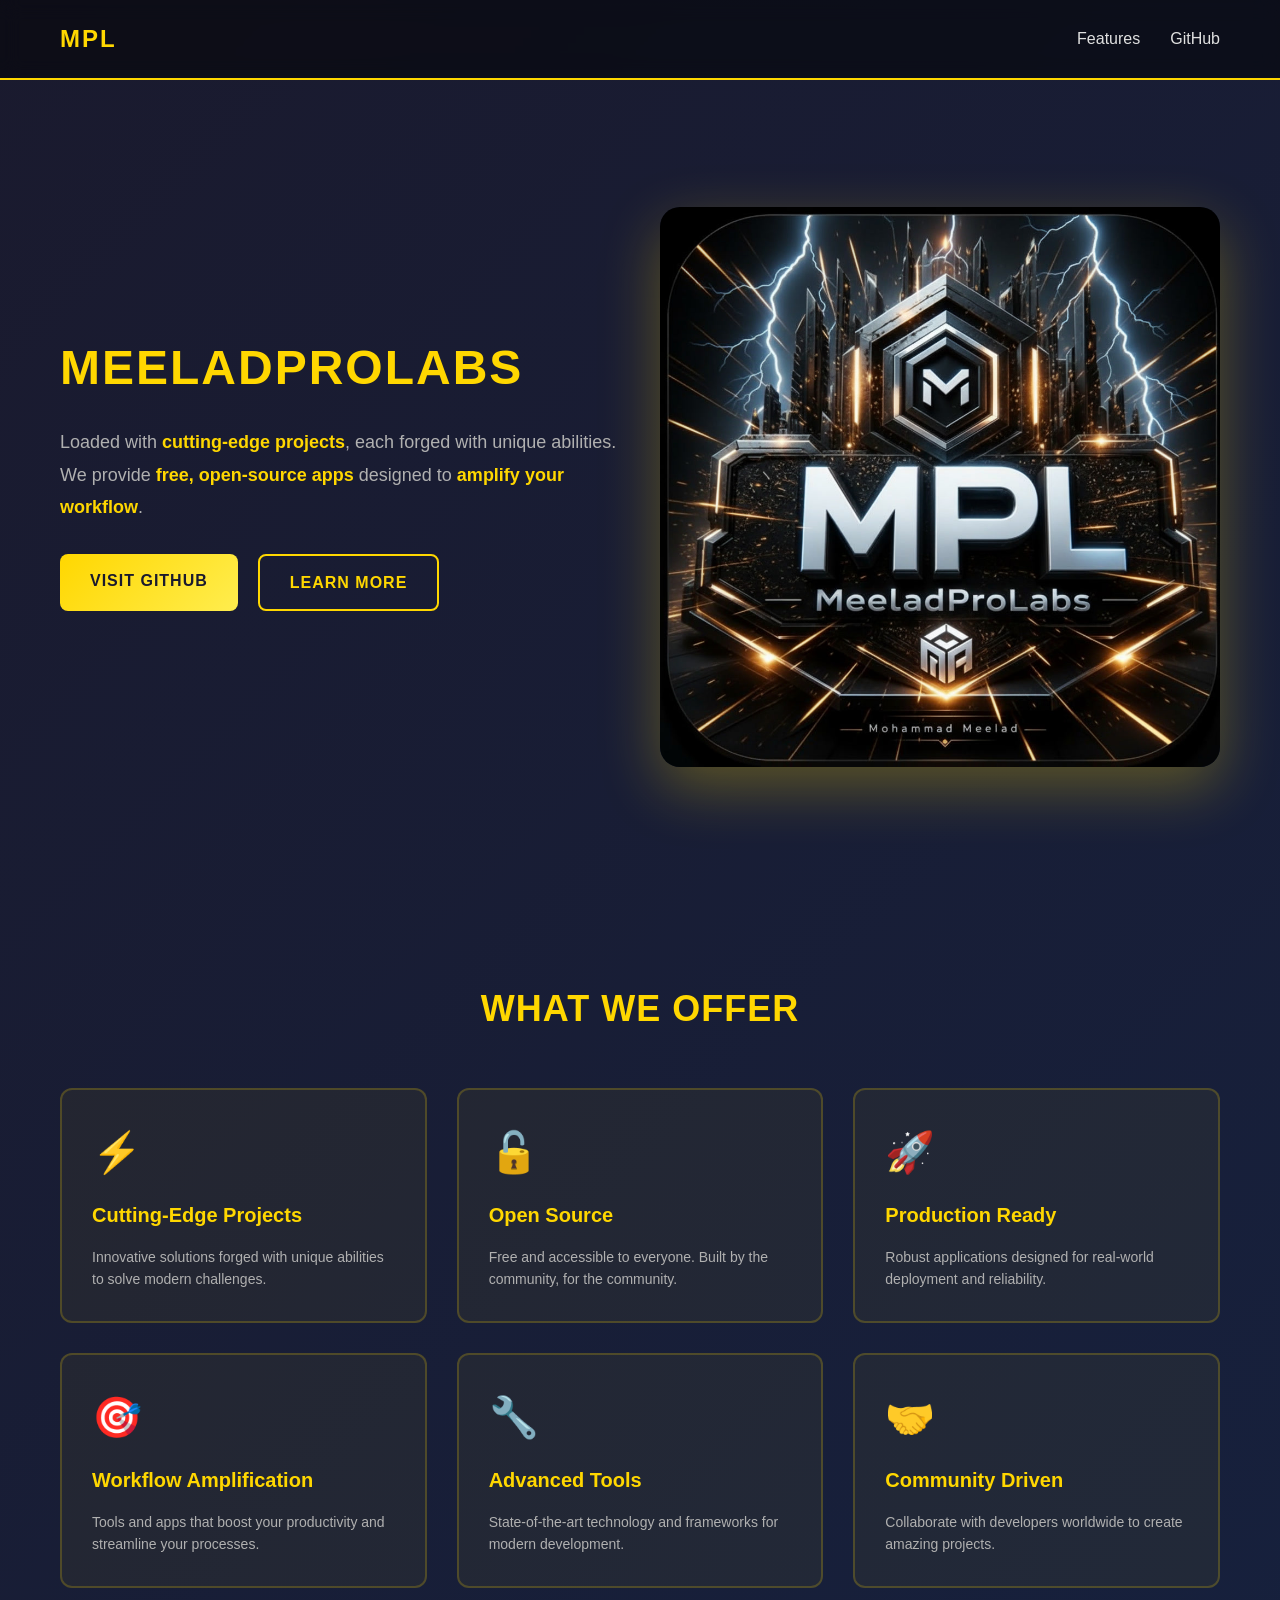
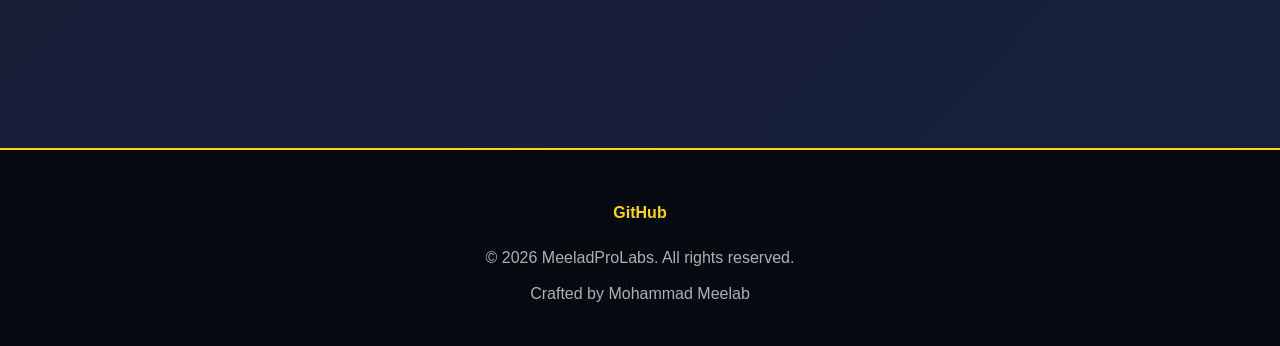
==== index.html @ e8b62a09 "Fix scroll animations with working JavaScript implementation - Replaced unsupported CSS animation-ti" ====
<!DOCTYPE html>
<html lang="en">
<head>
    <meta charset="UTF-8">
    <meta name="viewport" content="width=device-width, initial-scale=1.0">
    <title>MeeladProLabs - Cutting-Edge AI Projects</title>
    <style>
        * {
            margin: 0;
            padding: 0;
            box-sizing: border-box;
        }

        body {
            font-family: 'Segoe UI', Tahoma, Geneva, Verdana, sans-serif;
            background: linear-gradient(135deg, #1a1a2e 0%, #16213e 100%);
            color: #e0e0e0;
            line-height: 1.6;
            min-height: 100vh;
        }

        header {
            background: rgba(0, 0, 0, 0.5);
            backdrop-filter: blur(10px);
            padding: 20px 0;
            border-bottom: 2px solid #ffd700;
            position: sticky;
            top: 0;
            z-index: 100;
        }

        .container {
            max-width: 1200px;
            margin: 0 auto;
            padding: 0 20px;
        }

        nav {
            display: flex;
            justify-content: space-between;
            align-items: center;
        }

        .logo-text {
            font-size: 24px;
            font-weight: bold;
            color: #ffd700;
            text-transform: uppercase;
            letter-spacing: 2px;
        }

        nav ul {
            list-style: none;
            display: flex;
            gap: 30px;
        }

        nav a {
            color: #e0e0e0;
            text-decoration: none;
            transition: color 0.3s;
            font-weight: 500;
        }

        nav a:hover {
            color: #ffd700;
        }

        .hero {
            display: flex;
            align-items: center;
            justify-content: space-between;
            padding: 60px 0;
            min-height: calc(100vh - 80px);
            gap: 40px;
        }

        .hero-content {
            flex: 1;
        }

        .hero-logo {
            flex: 1;
            text-align: center;
        }

        .hero-logo img {
            max-width: 100%;
            height: auto;
            border-radius: 20px;
            box-shadow: 0 20px 60px rgba(255, 215, 0, 0.3);
            animation: float 3s ease-in-out infinite;
        }

        @keyframes float {
            0%, 100% { transform: translateY(0); }
            50% { transform: translateY(-20px); }
        }

        h1 {
            font-size: 48px;
            color: #ffd700;
            margin-bottom: 20px;
            text-transform: uppercase;
            letter-spacing: 2px;
        }

        .tagline {
            font-size: 18px;
            color: #b0b0b0;
            margin-bottom: 30px;
            line-height: 1.8;
        }

        .highlight {
            color: #ffd700;
            font-weight: bold;
        }

        .cta-buttons {
            display: flex;
            gap: 20px;
            margin-bottom: 40px;
        }

        .btn {
            padding: 14px 30px;
            font-size: 16px;
            border: none;
            border-radius: 8px;
            cursor: pointer;
            text-decoration: none;
            display: inline-block;
            font-weight: bold;
            transition: all 0.3s;
            text-transform: uppercase;
            letter-spacing: 1px;
        }

        .btn-primary {
            background: linear-gradient(135deg, #ffd700, #ffed4e);
            color: #1a1a2e;
        }

        .btn-primary:hover {
            transform: translateY(-3px);
            box-shadow: 0 10px 30px rgba(255, 215, 0, 0.4);
        }

        .btn-secondary {
            background: transparent;
            border: 2px solid #ffd700;
            color: #ffd700;
        }

        .btn-secondary:hover {
            background: #ffd700;
            color: #1a1a2e;
        }

        .features {
            padding: 80px 0;
        }

        .section-title {
            font-size: 36px;
            color: #ffd700;
            text-align: center;
            margin-bottom: 50px;
            text-transform: uppercase;
            letter-spacing: 1px;
        }

        .feature-grid {
            display: grid;
            grid-template-columns: repeat(auto-fit, minmax(280px, 1fr));
            gap: 30px;
        }

        .feature-card {
            background: rgba(255, 215, 0, 0.05);
            border: 2px solid rgba(255, 215, 0, 0.2);
            padding: 30px;
            border-radius: 12px;
            transition: all 0.3s;
        }

        .feature-card:hover {
            border-color: #ffd700;
            background: rgba(255, 215, 0, 0.1);
            transform: translateY(-5px);
        }

        .feature-icon {
            font-size: 40px;
            margin-bottom: 15px;
        }

        .feature-card h3 {
            color: #ffd700;
            margin-bottom: 15px;
            font-size: 20px;
        }

        .feature-card p {
            color: #b0b0b0;
            font-size: 14px;
        }

        footer {
            background: rgba(0, 0, 0, 0.7);
            border-top: 2px solid #ffd700;
            padding: 30px 0;
            text-align: center;
            color: #b0b0b0;
            margin-top: 80px;
        }

        footer p {
            margin: 10px 0;
        }

        .social-links {
            display: flex;
            justify-content: center;
            gap: 20px;
            margin: 20px 0;
        }

        .social-links a {
            color: #ffd700;
            text-decoration: none;
            font-weight: bold;
            transition: color 0.3s;
        }

        .social-links a:hover {
            color: #ffed4e;
        }

        /* Scroll-Driven Animations - will be handled by JavaScript */
        .scroll-animate {
            opacity: 0;
            transform: translateY(30px);
        }

        .scroll-animate.in-view {
            opacity: 1;
            transform: translateY(0);
            transition: opacity 0.8s ease-out, transform 0.8s ease-out;
        }

        .scroll-animate-left {
            opacity: 0;
            transform: translateX(-50px);
        }

        .scroll-animate-left.in-view {
            opacity: 1;
            transform: translateX(0);
            transition: opacity 0.8s ease-out, transform 0.8s ease-out;
        }

        .scroll-animate-right {
            opacity: 0;
            transform: translateX(50px);
        }

        .scroll-animate-right.in-view {
            opacity: 1;
            transform: translateX(0);
            transition: opacity 0.8s ease-out, transform 0.8s ease-out;
        }

        .scroll-animate-scale {
            opacity: 0;
            transform: scale(0.9);
        }

        .scroll-animate-scale.in-view {
            opacity: 1;
            transform: scale(1);
            transition: opacity 0.8s ease-out, transform 0.8s ease-out;
        }

        .parallax-element {
            position: relative;
        }

        @media (max-width: 768px) {
            .hero {
                flex-direction: column;
                padding: 40px 0;
                min-height: auto;
            }

            h1 {
                font-size: 32px;
            }

            .tagline {
                font-size: 16px;
            }

            .cta-buttons {
                flex-direction: column;
            }

            nav ul {
                gap: 15px;
            }

            .section-title {
                font-size: 28px;
            }
        }
    </style>
</head>
<body>
    <header>
        <div class="container">
            <nav>
                <div class="logo-text">MPL</div>
                <ul>
                    <li><a href="#features">Features</a></li>
                    <li><a href="https://github.com/MeeladProLabs/MeeladProLabs.github.io" target="_blank">GitHub</a></li>
                </ul>
            </nav>
        </div>
    </header>

    <main>
        <section class="hero">
            <div class="container" style="display: flex; gap: 40px; align-items: center; width: 100%;">
                <div class="hero-content scroll-animate-left">
                    <h1>MeeladProLabs</h1>
                    <p class="tagline">
                        Loaded with <span class="highlight">cutting‑edge projects</span>, 
                        each forged with unique abilities. We provide <span class="highlight">free, open‑source apps</span> 
                        designed to <span class="highlight">amplify your workflow</span>.
                    </p>
                    <div class="cta-buttons">
                        <a href="https://github.com/MeeladProLabs/MeeladProLabs.github.io" class="btn btn-primary" target="_blank">Visit GitHub</a>
                        <a href="#features" class="btn btn-secondary">Learn More</a>
                    </div>
                </div>
                <div class="hero-logo scroll-animate-right parallax-element">
                    <img src="MPL Logo.jpg" alt="MeeladProLabs Logo">
                </div>
            </div>
        </section>

        <section class="features" id="features">
            <div class="container">
                <h2 class="section-title scroll-animate">What We Offer</h2>
                <div class="feature-grid">
                    <div class="feature-card scroll-animate-scale">
                        <div class="feature-icon">⚡</div>
                        <h3>Cutting-Edge Projects</h3>
                        <p>Innovative solutions forged with unique abilities to solve modern challenges.</p>
                    </div>
                    <div class="feature-card scroll-animate-scale">
                        <div class="feature-icon">🔓</div>
                        <h3>Open Source</h3>
                        <p>Free and accessible to everyone. Built by the community, for the community.</p>
                    </div>
                    <div class="feature-card scroll-animate-scale">
                        <div class="feature-icon">🚀</div>
                        <h3>Production Ready</h3>
                        <p>Robust applications designed for real-world deployment and reliability.</p>
                    </div>
                    <div class="feature-card scroll-animate-scale">
                        <div class="feature-icon">🎯</div>
                        <h3>Workflow Amplification</h3>
                        <p>Tools and apps that boost your productivity and streamline your processes.</p>
                    </div>
                    <div class="feature-card scroll-animate-scale">
                        <div class="feature-icon">🔧</div>
                        <h3>Advanced Tools</h3>
                        <p>State-of-the-art technology and frameworks for modern development.</p>
                    </div>
                    <div class="feature-card scroll-animate-scale">
                        <div class="feature-icon">🤝</div>
                        <h3>Community Driven</h3>
                        <p>Collaborate with developers worldwide to create amazing projects.</p>
                    </div>
                </div>
            </div>
        </section>
    </main>

    <footer>
        <div class="container">
            <div class="social-links">
                <a href="https://github.com/MeeladProLabs" target="_blank">GitHub</a>
            </div>
            <p>&copy; 2026 MeeladProLabs. All rights reserved.</p>
            <p>Crafted by Mohammad Meelab</p>
        </div>
    </footer>

    <script>
        // Scroll Animation System
        const scrollAnimationElements = document.querySelectorAll('[class*="scroll-animate"]');
        const parallaxElement = document.querySelector('.parallax-element');

        function updateScrollAnimations() {
            const scrollPosition = window.scrollY;
            const windowHeight = window.innerHeight;

            // Parallax effect for logo
            if (parallaxElement) {
                const parallaxOffset = scrollPosition * 0.5;
                parallaxElement.style.transform = `translateY(${parallaxOffset}px)`;
            }

            // Animate elements based on viewport position
            scrollAnimationElements.forEach((element) => {
                const elementPosition = element.getBoundingClientRect();
                const elementTop = elementPosition.top;
                const elementBottom = elementPosition.bottom;

                // Trigger animation when element enters viewport
                if (elementBottom > 0 && elementTop < windowHeight) {
                    element.classList.add('in-view');
                }
            });
        }

        // Listen to scroll events
        window.addEventListener('scroll', updateScrollAnimations);
        
        // Initial check on page load
        updateScrollAnimations();

        // Smooth scroll for anchor links
        document.querySelectorAll('a[href^="#"]').forEach((anchor) => {
            anchor.addEventListener('click', function (e) {
                e.preventDefault();
                const target = document.querySelector(this.getAttribute('href'));
                if (target) {
                    target.scrollIntoView({
                        behavior: 'smooth',
                        block: 'start'
                    });
                }
            });
        });
    </script>
</body>
</html>
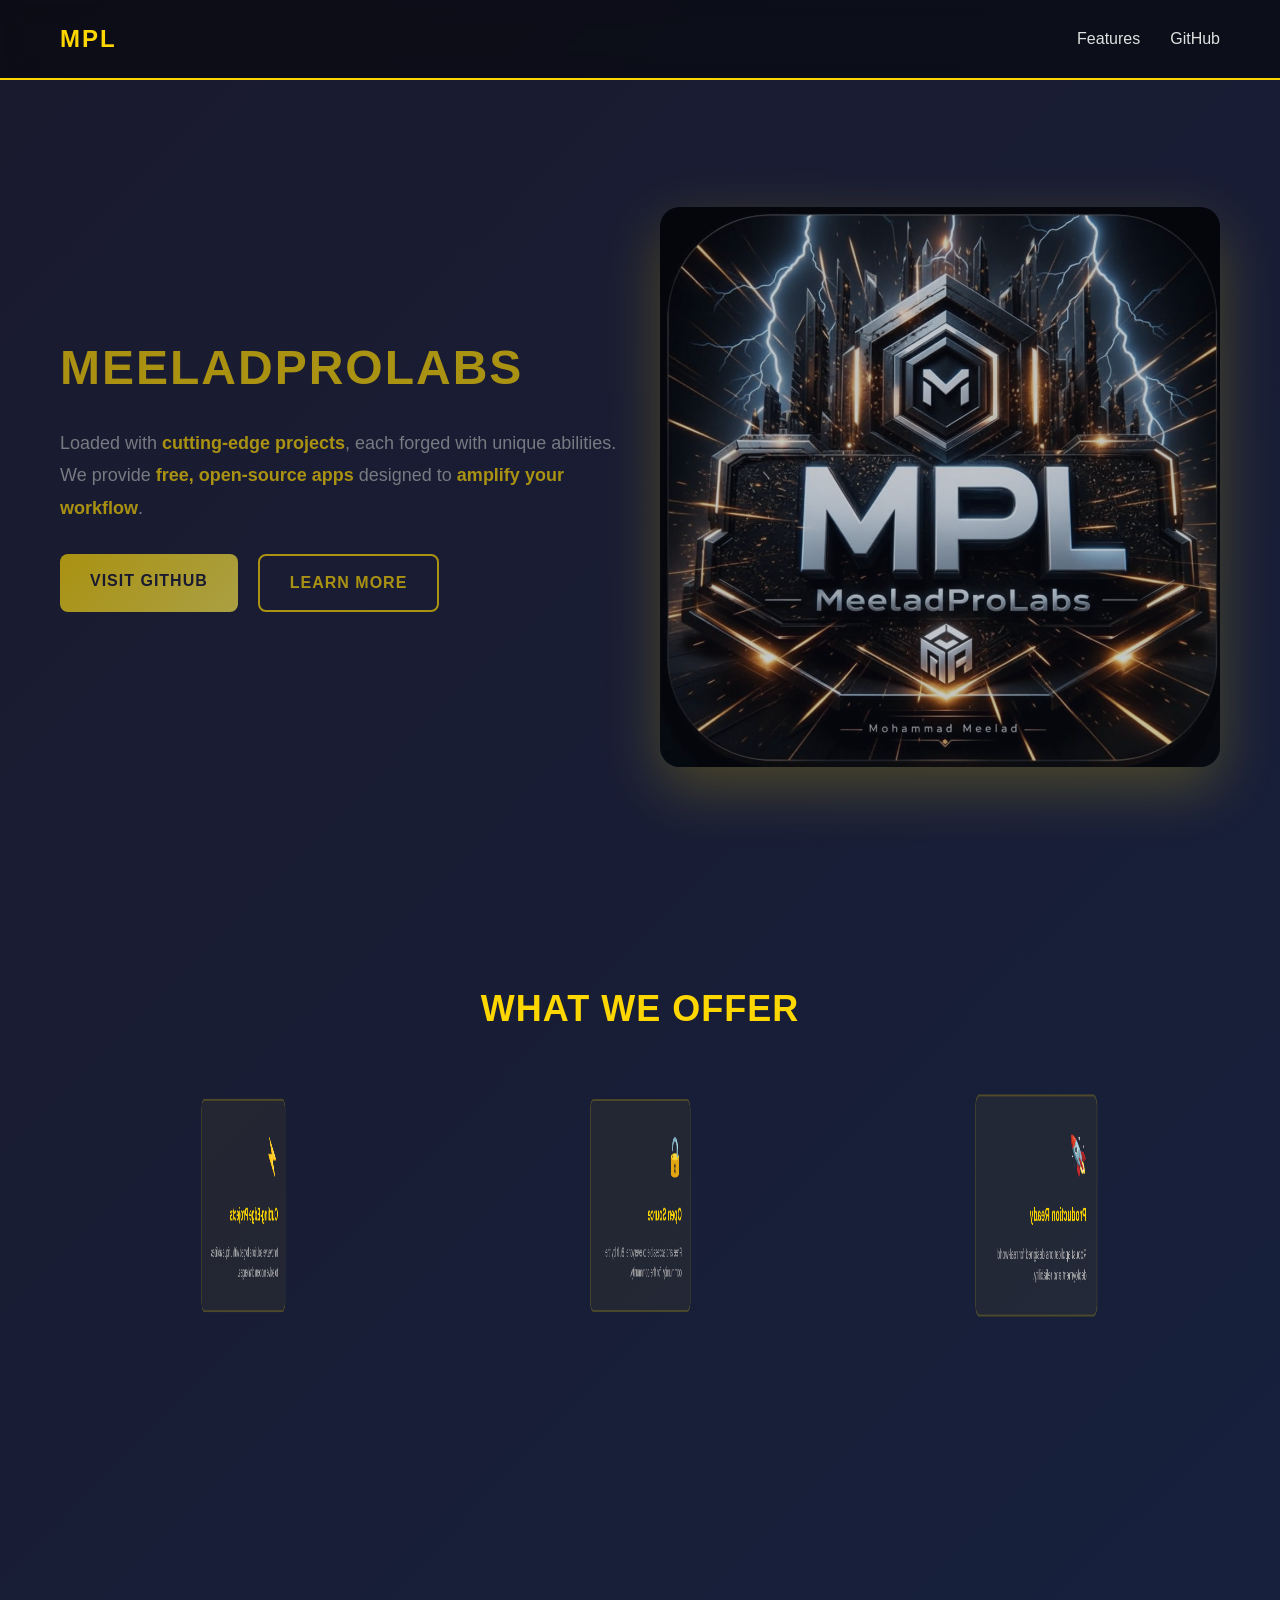
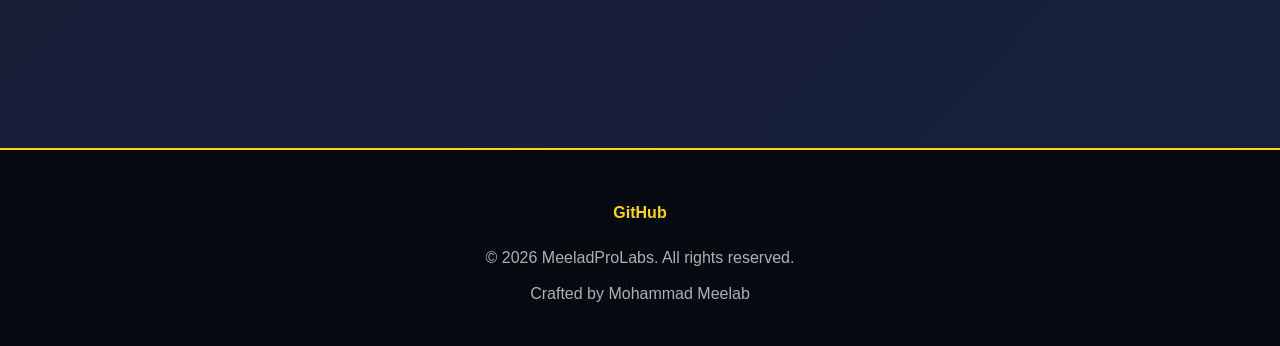
==== commit 2aa122e7: "Implement continuous scroll-driven animations - Logo parallax effect: moves and rotates as you scrol" ====
--- a/index.html
+++ b/index.html
@@ -242,49 +242,35 @@
         .scroll-animate {
             opacity: 0;
             transform: translateY(30px);
-        }
-
-        .scroll-animate.in-view {
-            opacity: 1;
-            transform: translateY(0);
-            transition: opacity 0.8s ease-out, transform 0.8s ease-out;
+            will-change: transform, opacity;
         }
 
         .scroll-animate-left {
             opacity: 0;
             transform: translateX(-50px);
-        }
-
-        .scroll-animate-left.in-view {
-            opacity: 1;
-            transform: translateX(0);
-            transition: opacity 0.8s ease-out, transform 0.8s ease-out;
+            will-change: transform, opacity;
         }
 
         .scroll-animate-right {
             opacity: 0;
             transform: translateX(50px);
-        }
-
-        .scroll-animate-right.in-view {
-            opacity: 1;
-            transform: translateX(0);
-            transition: opacity 0.8s ease-out, transform 0.8s ease-out;
+            will-change: transform, opacity;
         }
 
         .scroll-animate-scale {
             opacity: 0;
             transform: scale(0.9);
-        }
-
-        .scroll-animate-scale.in-view {
-            opacity: 1;
-            transform: scale(1);
-            transition: opacity 0.8s ease-out, transform 0.8s ease-out;
+            will-change: transform, opacity;
         }
 
         .parallax-element {
             position: relative;
+            will-change: transform;
+        }
+
+        .feature-card {
+            perspective: 1000px;
+            will-change: transform;
         }
 
         @media (max-width: 768px) {
@@ -400,38 +386,50 @@
     </footer>
 
     <script>
-        // Scroll Animation System
-        const scrollAnimationElements = document.querySelectorAll('[class*="scroll-animate"]');
-        const parallaxElement = document.querySelector('.parallax-element');
-
-        function updateScrollAnimations() {
-            const scrollPosition = window.scrollY;
+        // Advanced Scroll-Driven Animations
+        function handleScrollAnimations() {
+            const scrolled = window.scrollY;
             const windowHeight = window.innerHeight;
-
-            // Parallax effect for logo
+            
+            // Parallax effect - moves based on scroll position
+            const parallaxElement = document.querySelector('.parallax-element');
             if (parallaxElement) {
-                const parallaxOffset = scrollPosition * 0.5;
-                parallaxElement.style.transform = `translateY(${parallaxOffset}px)`;
-            }
-
-            // Animate elements based on viewport position
-            scrollAnimationElements.forEach((element) => {
+                parallaxElement.style.transform = `translateY(${scrolled * 0.3}px) rotateZ(${scrolled * 0.05}deg)`;
+            }
+
+            // Fade and move elements as user scrolls
+            const scrollAnimateElements = document.querySelectorAll('[class*="scroll-animate"]');
+            scrollAnimateElements.forEach((element) => {
                 const elementPosition = element.getBoundingClientRect();
-                const elementTop = elementPosition.top;
-                const elementBottom = elementPosition.bottom;
-
-                // Trigger animation when element enters viewport
-                if (elementBottom > 0 && elementTop < windowHeight) {
-                    element.classList.add('in-view');
+                const elementTop = element.offsetTop;
+                const distance = elementTop - scrolled;
+                const opacity = Math.max(0, Math.min(1, (windowHeight - distance) / windowHeight));
+                
+                element.style.opacity = opacity;
+                
+                if (element.classList.contains('scroll-animate-left')) {
+                    element.style.transform = `translateX(${Math.min(0, distance * 0.1)}px)`;
+                } else if (element.classList.contains('scroll-animate-right')) {
+                    element.style.transform = `translateX(${Math.max(0, -distance * 0.1)}px)`;
+                } else if (element.classList.contains('scroll-animate-scale')) {
+                    const scale = Math.max(0.8, Math.min(1, 1 - (distance / windowHeight) * 0.2));
+                    element.style.transform = `scale(${scale})`;
+                } else if (element.classList.contains('scroll-animate')) {
+                    element.style.transform = `translateY(${Math.min(0, distance * 0.15)}px)`;
                 }
             });
-        }
-
-        // Listen to scroll events
-        window.addEventListener('scroll', updateScrollAnimations);
-        
-        // Initial check on page load
-        updateScrollAnimations();
+
+            // Animated background elements
+            const featureCards = document.querySelectorAll('.feature-card');
+            featureCards.forEach((card, index) => {
+                const cardPosition = card.getBoundingClientRect();
+                const rotation = (scrolled + (index * 30)) * 0.1;
+                card.style.transform = `rotateY(${rotation % 360}deg) scale(${0.95 + Math.sin(scrolled * 0.01 + index) * 0.05})`;
+            });
+        }
+
+        window.addEventListener('scroll', handleScrollAnimations, { passive: true });
+        handleScrollAnimations();
 
         // Smooth scroll for anchor links
         document.querySelectorAll('a[href^="#"]').forEach((anchor) => {
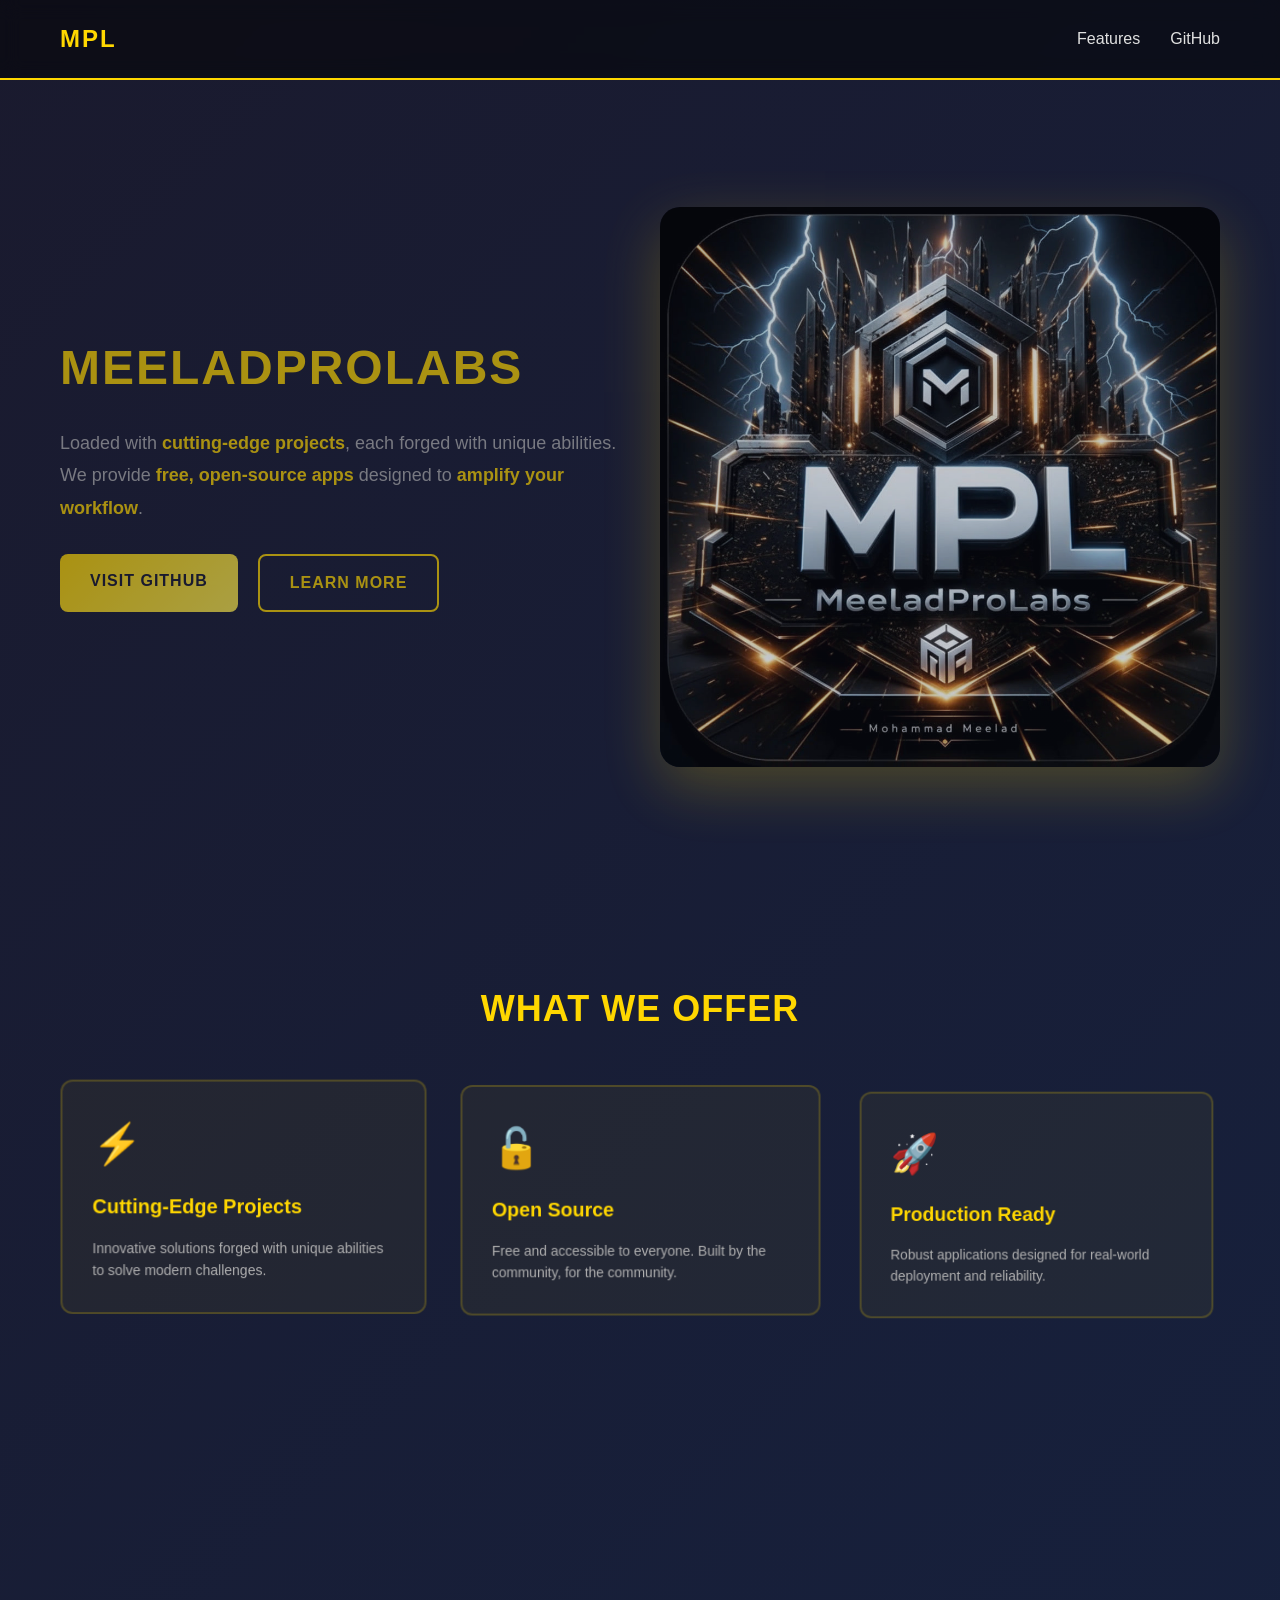
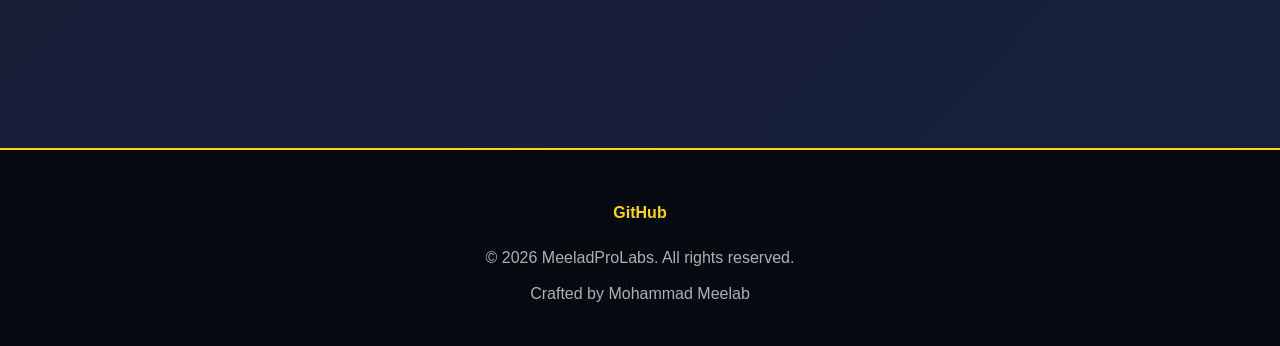
==== commit 84ef326b: "Refine scroll animations for smoother motion - Removed harsh 3D rotation effects that looked awkward" ====
--- a/index.html
+++ b/index.html
@@ -394,7 +394,7 @@
             // Parallax effect - moves based on scroll position
             const parallaxElement = document.querySelector('.parallax-element');
             if (parallaxElement) {
-                parallaxElement.style.transform = `translateY(${scrolled * 0.3}px) rotateZ(${scrolled * 0.05}deg)`;
+                parallaxElement.style.transform = `translateY(${scrolled * 0.3}px)`;
             }
 
             // Fade and move elements as user scrolls
@@ -412,19 +412,23 @@
                 } else if (element.classList.contains('scroll-animate-right')) {
                     element.style.transform = `translateX(${Math.max(0, -distance * 0.1)}px)`;
                 } else if (element.classList.contains('scroll-animate-scale')) {
-                    const scale = Math.max(0.8, Math.min(1, 1 - (distance / windowHeight) * 0.2));
+                    const scale = Math.max(0.9, Math.min(1, 1 - (distance / windowHeight) * 0.1));
                     element.style.transform = `scale(${scale})`;
                 } else if (element.classList.contains('scroll-animate')) {
                     element.style.transform = `translateY(${Math.min(0, distance * 0.15)}px)`;
                 }
             });
 
-            // Animated background elements
+            // Subtle floating animation on feature cards
             const featureCards = document.querySelectorAll('.feature-card');
             featureCards.forEach((card, index) => {
-                const cardPosition = card.getBoundingClientRect();
-                const rotation = (scrolled + (index * 30)) * 0.1;
-                card.style.transform = `rotateY(${rotation % 360}deg) scale(${0.95 + Math.sin(scrolled * 0.01 + index) * 0.05})`;
+                const cardTop = card.offsetTop;
+                const cardDistance = cardTop - scrolled;
+                const float = Math.sin((scrolled + index * 100) * 0.005) * 10;
+                const opacity = Math.max(0, Math.min(1, (windowHeight - cardDistance) / windowHeight));
+                
+                card.style.opacity = opacity;
+                card.style.transform = `translateY(${float}px) scale(${0.98 + Math.sin(scrolled * 0.002 + index) * 0.02})`;
             });
         }
 
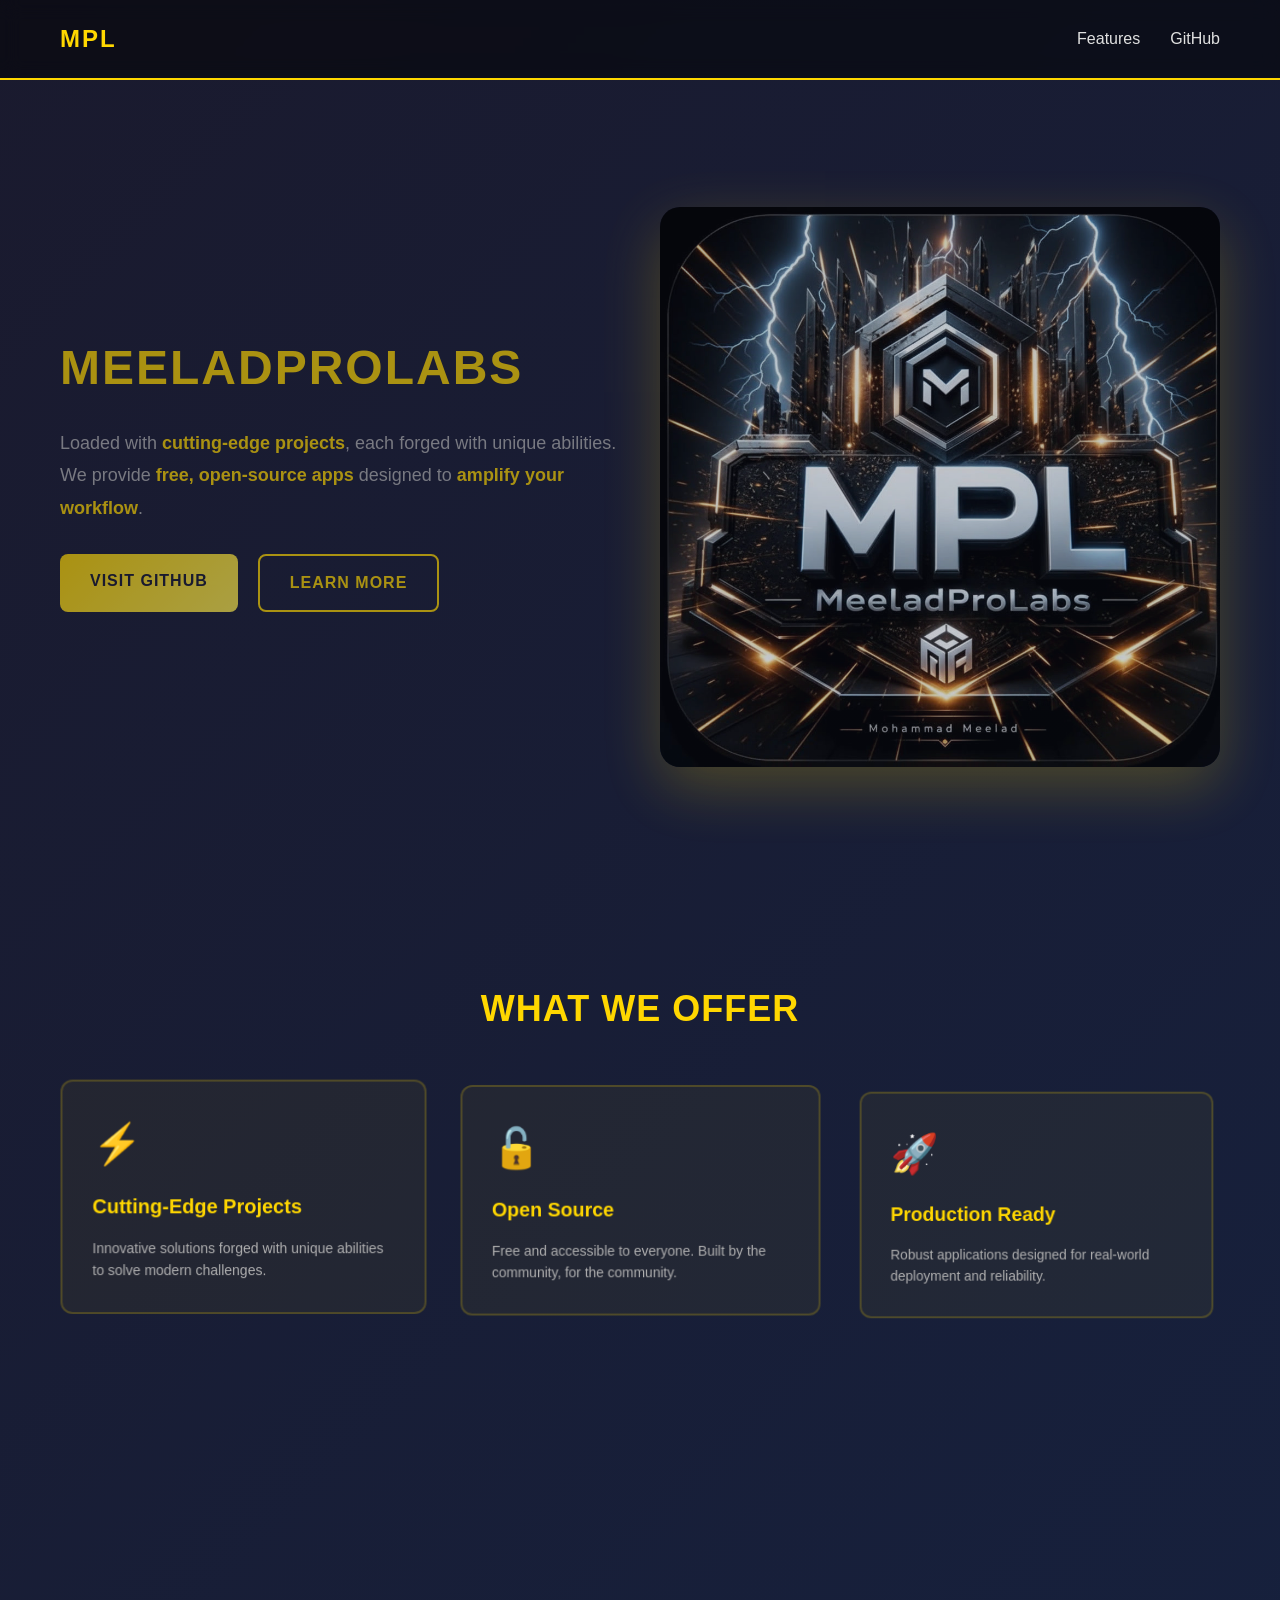
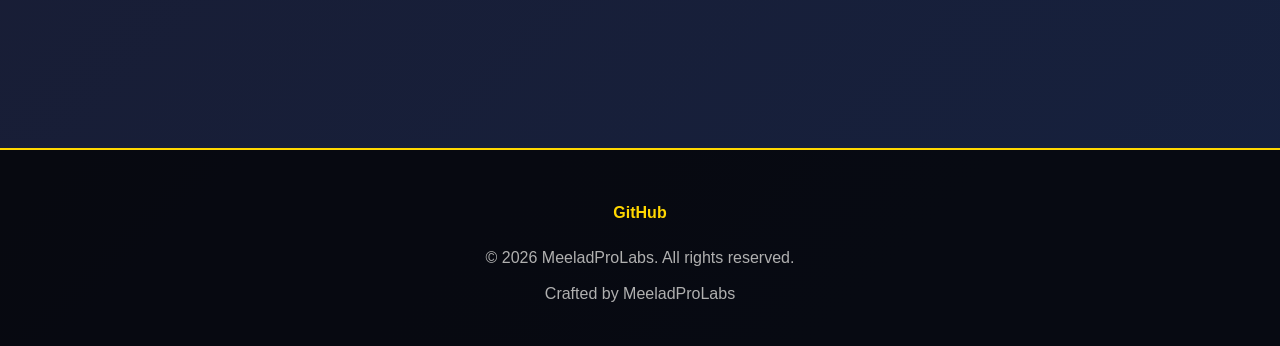
==== commit 00584fa5: "Update footer credit to MeeladProLabs Co-authored-by: Copilot <223556219+Copilot@users.noreply.githu" ====
--- a/index.html
+++ b/index.html
@@ -381,7 +381,7 @@
                 <a href="https://github.com/MeeladProLabs" target="_blank">GitHub</a>
             </div>
             <p>&copy; 2026 MeeladProLabs. All rights reserved.</p>
-            <p>Crafted by Mohammad Meelab</p>
+            <p>Crafted by MeeladProLabs</p>
         </div>
     </footer>
 
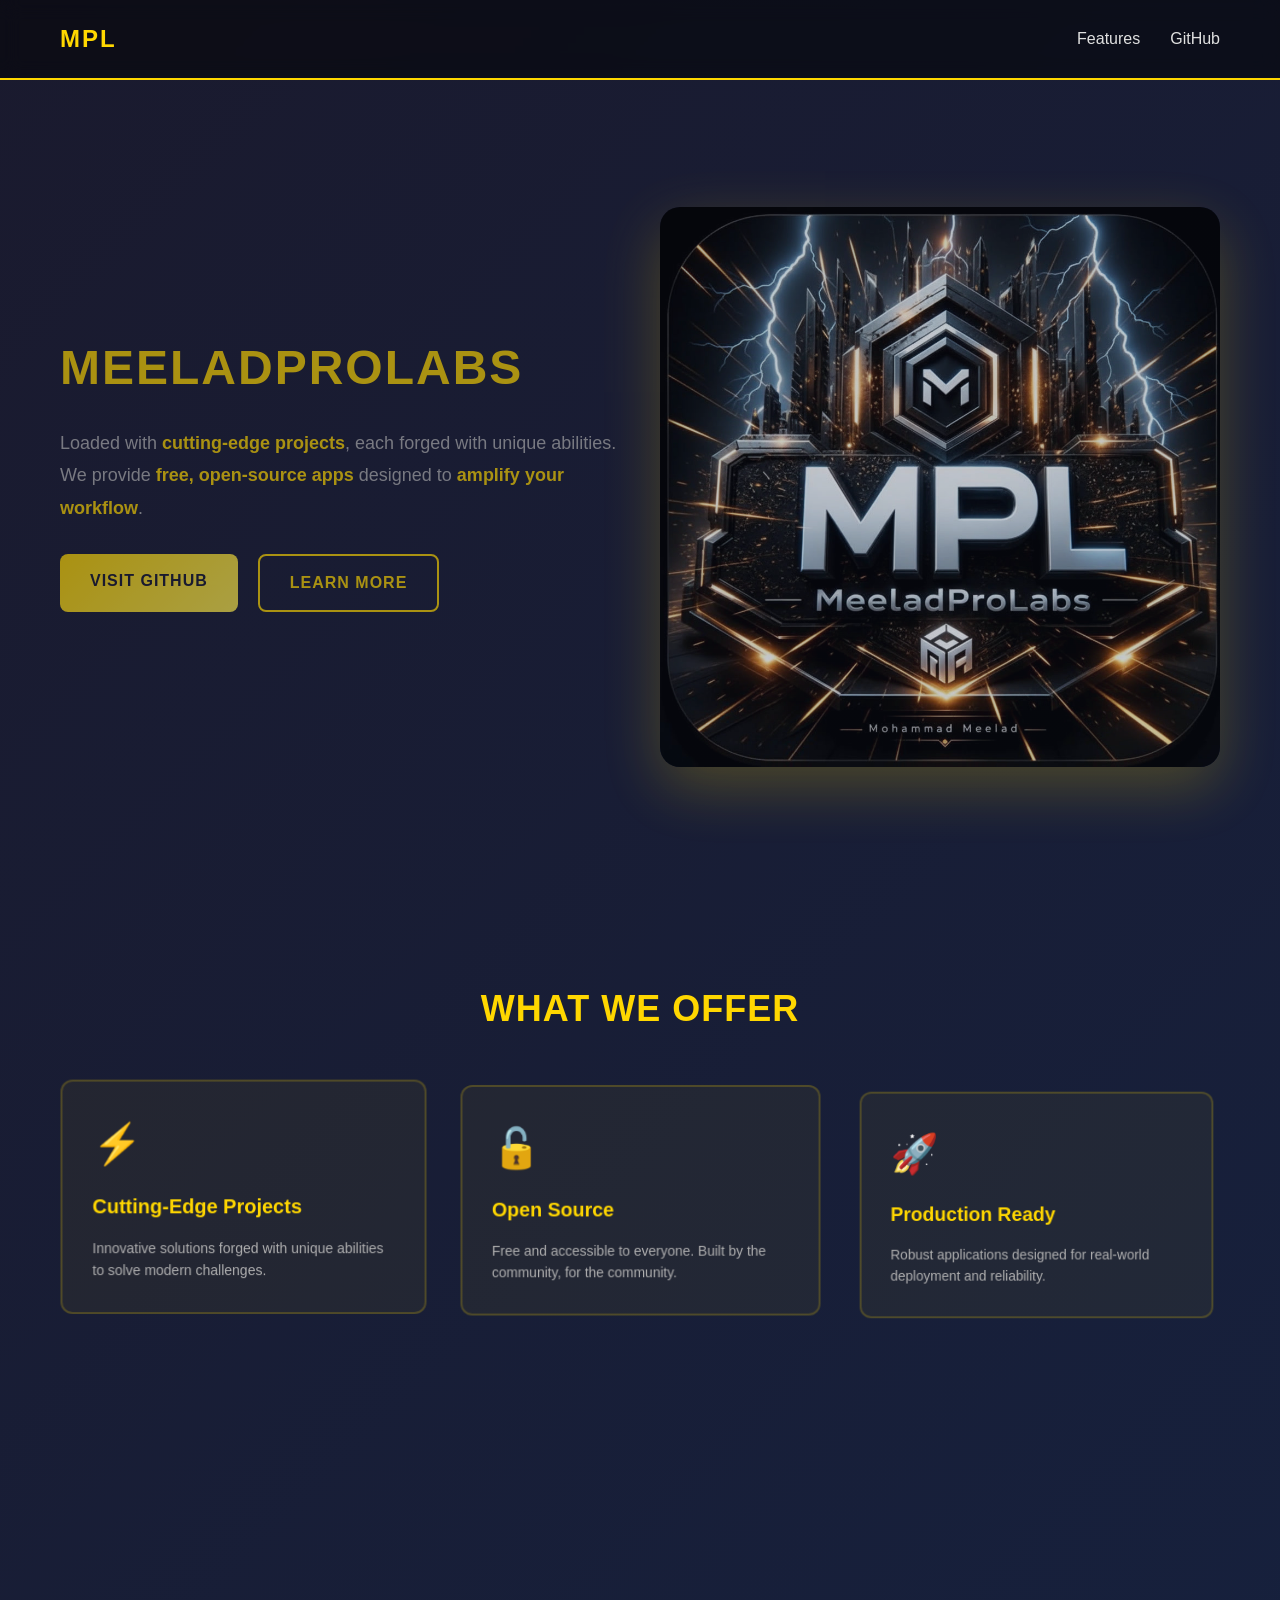
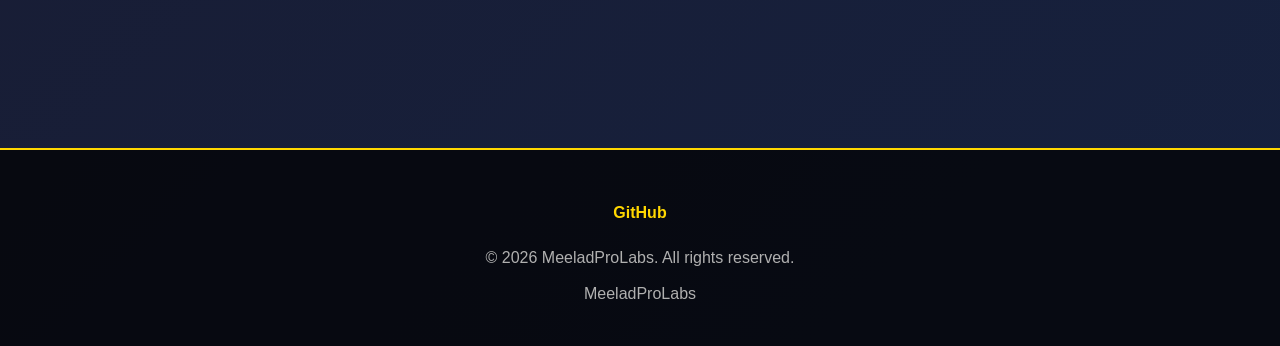
==== commit 6ad296f9: "Simplify footer to just MeeladProLabs Co-authored-by: Copilot <223556219+Copilot@users.noreply.githu" ====
--- a/index.html
+++ b/index.html
@@ -381,7 +381,7 @@
                 <a href="https://github.com/MeeladProLabs" target="_blank">GitHub</a>
             </div>
             <p>&copy; 2026 MeeladProLabs. All rights reserved.</p>
-            <p>Crafted by MeeladProLabs</p>
+            <p>MeeladProLabs</p>
         </div>
     </footer>
 
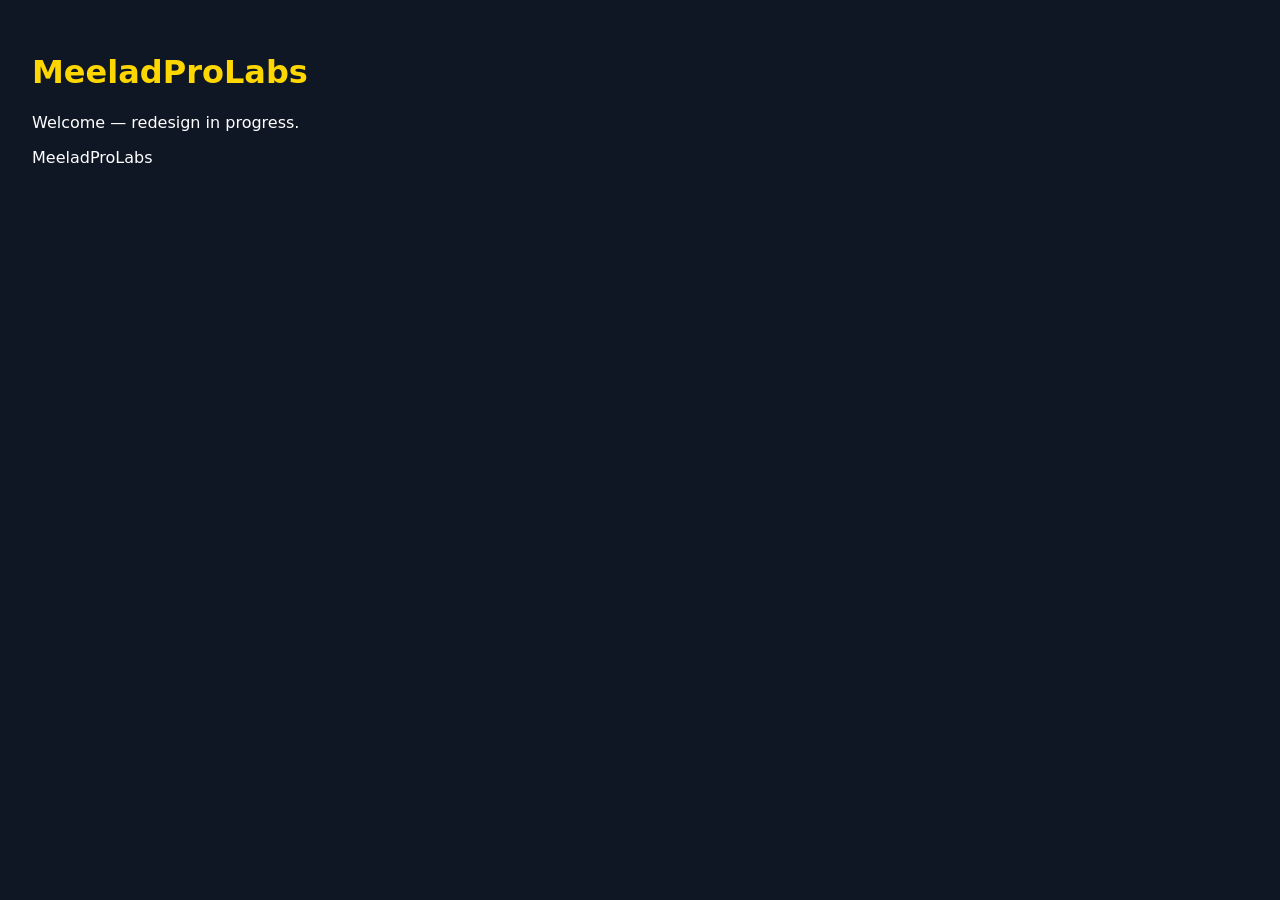
==== commit 4bc17346: "Scaffold: start redesign homepage (feat/redesign-home)" ====
--- a/index.html
+++ b/index.html
@@ -1,453 +1,15 @@
-<!DOCTYPE html>
+﻿<!doctype html>
 <html lang="en">
 <head>
-    <meta charset="UTF-8">
-    <meta name="viewport" content="width=device-width, initial-scale=1.0">
-    <title>MeeladProLabs - Cutting-Edge AI Projects</title>
-    <style>
-        * {
-            margin: 0;
-            padding: 0;
-            box-sizing: border-box;
-        }
-
-        body {
-            font-family: 'Segoe UI', Tahoma, Geneva, Verdana, sans-serif;
-            background: linear-gradient(135deg, #1a1a2e 0%, #16213e 100%);
-            color: #e0e0e0;
-            line-height: 1.6;
-            min-height: 100vh;
-        }
-
-        header {
-            background: rgba(0, 0, 0, 0.5);
-            backdrop-filter: blur(10px);
-            padding: 20px 0;
-            border-bottom: 2px solid #ffd700;
-            position: sticky;
-            top: 0;
-            z-index: 100;
-        }
-
-        .container {
-            max-width: 1200px;
-            margin: 0 auto;
-            padding: 0 20px;
-        }
-
-        nav {
-            display: flex;
-            justify-content: space-between;
-            align-items: center;
-        }
-
-        .logo-text {
-            font-size: 24px;
-            font-weight: bold;
-            color: #ffd700;
-            text-transform: uppercase;
-            letter-spacing: 2px;
-        }
-
-        nav ul {
-            list-style: none;
-            display: flex;
-            gap: 30px;
-        }
-
-        nav a {
-            color: #e0e0e0;
-            text-decoration: none;
-            transition: color 0.3s;
-            font-weight: 500;
-        }
-
-        nav a:hover {
-            color: #ffd700;
-        }
-
-        .hero {
-            display: flex;
-            align-items: center;
-            justify-content: space-between;
-            padding: 60px 0;
-            min-height: calc(100vh - 80px);
-            gap: 40px;
-        }
-
-        .hero-content {
-            flex: 1;
-        }
-
-        .hero-logo {
-            flex: 1;
-            text-align: center;
-        }
-
-        .hero-logo img {
-            max-width: 100%;
-            height: auto;
-            border-radius: 20px;
-            box-shadow: 0 20px 60px rgba(255, 215, 0, 0.3);
-            animation: float 3s ease-in-out infinite;
-        }
-
-        @keyframes float {
-            0%, 100% { transform: translateY(0); }
-            50% { transform: translateY(-20px); }
-        }
-
-        h1 {
-            font-size: 48px;
-            color: #ffd700;
-            margin-bottom: 20px;
-            text-transform: uppercase;
-            letter-spacing: 2px;
-        }
-
-        .tagline {
-            font-size: 18px;
-            color: #b0b0b0;
-            margin-bottom: 30px;
-            line-height: 1.8;
-        }
-
-        .highlight {
-            color: #ffd700;
-            font-weight: bold;
-        }
-
-        .cta-buttons {
-            display: flex;
-            gap: 20px;
-            margin-bottom: 40px;
-        }
-
-        .btn {
-            padding: 14px 30px;
-            font-size: 16px;
-            border: none;
-            border-radius: 8px;
-            cursor: pointer;
-            text-decoration: none;
-            display: inline-block;
-            font-weight: bold;
-            transition: all 0.3s;
-            text-transform: uppercase;
-            letter-spacing: 1px;
-        }
-
-        .btn-primary {
-            background: linear-gradient(135deg, #ffd700, #ffed4e);
-            color: #1a1a2e;
-        }
-
-        .btn-primary:hover {
-            transform: translateY(-3px);
-            box-shadow: 0 10px 30px rgba(255, 215, 0, 0.4);
-        }
-
-        .btn-secondary {
-            background: transparent;
-            border: 2px solid #ffd700;
-            color: #ffd700;
-        }
-
-        .btn-secondary:hover {
-            background: #ffd700;
-            color: #1a1a2e;
-        }
-
-        .features {
-            padding: 80px 0;
-        }
-
-        .section-title {
-            font-size: 36px;
-            color: #ffd700;
-            text-align: center;
-            margin-bottom: 50px;
-            text-transform: uppercase;
-            letter-spacing: 1px;
-        }
-
-        .feature-grid {
-            display: grid;
-            grid-template-columns: repeat(auto-fit, minmax(280px, 1fr));
-            gap: 30px;
-        }
-
-        .feature-card {
-            background: rgba(255, 215, 0, 0.05);
-            border: 2px solid rgba(255, 215, 0, 0.2);
-            padding: 30px;
-            border-radius: 12px;
-            transition: all 0.3s;
-        }
-
-        .feature-card:hover {
-            border-color: #ffd700;
-            background: rgba(255, 215, 0, 0.1);
-            transform: translateY(-5px);
-        }
-
-        .feature-icon {
-            font-size: 40px;
-            margin-bottom: 15px;
-        }
-
-        .feature-card h3 {
-            color: #ffd700;
-            margin-bottom: 15px;
-            font-size: 20px;
-        }
-
-        .feature-card p {
-            color: #b0b0b0;
-            font-size: 14px;
-        }
-
-        footer {
-            background: rgba(0, 0, 0, 0.7);
-            border-top: 2px solid #ffd700;
-            padding: 30px 0;
-            text-align: center;
-            color: #b0b0b0;
-            margin-top: 80px;
-        }
-
-        footer p {
-            margin: 10px 0;
-        }
-
-        .social-links {
-            display: flex;
-            justify-content: center;
-            gap: 20px;
-            margin: 20px 0;
-        }
-
-        .social-links a {
-            color: #ffd700;
-            text-decoration: none;
-            font-weight: bold;
-            transition: color 0.3s;
-        }
-
-        .social-links a:hover {
-            color: #ffed4e;
-        }
-
-        /* Scroll-Driven Animations - will be handled by JavaScript */
-        .scroll-animate {
-            opacity: 0;
-            transform: translateY(30px);
-            will-change: transform, opacity;
-        }
-
-        .scroll-animate-left {
-            opacity: 0;
-            transform: translateX(-50px);
-            will-change: transform, opacity;
-        }
-
-        .scroll-animate-right {
-            opacity: 0;
-            transform: translateX(50px);
-            will-change: transform, opacity;
-        }
-
-        .scroll-animate-scale {
-            opacity: 0;
-            transform: scale(0.9);
-            will-change: transform, opacity;
-        }
-
-        .parallax-element {
-            position: relative;
-            will-change: transform;
-        }
-
-        .feature-card {
-            perspective: 1000px;
-            will-change: transform;
-        }
-
-        @media (max-width: 768px) {
-            .hero {
-                flex-direction: column;
-                padding: 40px 0;
-                min-height: auto;
-            }
-
-            h1 {
-                font-size: 32px;
-            }
-
-            .tagline {
-                font-size: 16px;
-            }
-
-            .cta-buttons {
-                flex-direction: column;
-            }
-
-            nav ul {
-                gap: 15px;
-            }
-
-            .section-title {
-                font-size: 28px;
-            }
-        }
-    </style>
+  <meta charset="utf-8" />
+  <meta name="viewport" content="width=device-width,initial-scale=1" />
+  <title>MeeladProLabs</title>
+  <link rel="stylesheet" href="assets/css/style.css">
 </head>
 <body>
-    <header>
-        <div class="container">
-            <nav>
-                <div class="logo-text">MPL</div>
-                <ul>
-                    <li><a href="#features">Features</a></li>
-                    <li><a href="https://github.com/MeeladProLabs/MeeladProLabs.github.io" target="_blank">GitHub</a></li>
-                </ul>
-            </nav>
-        </div>
-    </header>
-
-    <main>
-        <section class="hero">
-            <div class="container" style="display: flex; gap: 40px; align-items: center; width: 100%;">
-                <div class="hero-content scroll-animate-left">
-                    <h1>MeeladProLabs</h1>
-                    <p class="tagline">
-                        Loaded with <span class="highlight">cutting‑edge projects</span>, 
-                        each forged with unique abilities. We provide <span class="highlight">free, open‑source apps</span> 
-                        designed to <span class="highlight">amplify your workflow</span>.
-                    </p>
-                    <div class="cta-buttons">
-                        <a href="https://github.com/MeeladProLabs/MeeladProLabs.github.io" class="btn btn-primary" target="_blank">Visit GitHub</a>
-                        <a href="#features" class="btn btn-secondary">Learn More</a>
-                    </div>
-                </div>
-                <div class="hero-logo scroll-animate-right parallax-element">
-                    <img src="MPL Logo.jpg" alt="MeeladProLabs Logo">
-                </div>
-            </div>
-        </section>
-
-        <section class="features" id="features">
-            <div class="container">
-                <h2 class="section-title scroll-animate">What We Offer</h2>
-                <div class="feature-grid">
-                    <div class="feature-card scroll-animate-scale">
-                        <div class="feature-icon">⚡</div>
-                        <h3>Cutting-Edge Projects</h3>
-                        <p>Innovative solutions forged with unique abilities to solve modern challenges.</p>
-                    </div>
-                    <div class="feature-card scroll-animate-scale">
-                        <div class="feature-icon">🔓</div>
-                        <h3>Open Source</h3>
-                        <p>Free and accessible to everyone. Built by the community, for the community.</p>
-                    </div>
-                    <div class="feature-card scroll-animate-scale">
-                        <div class="feature-icon">🚀</div>
-                        <h3>Production Ready</h3>
-                        <p>Robust applications designed for real-world deployment and reliability.</p>
-                    </div>
-                    <div class="feature-card scroll-animate-scale">
-                        <div class="feature-icon">🎯</div>
-                        <h3>Workflow Amplification</h3>
-                        <p>Tools and apps that boost your productivity and streamline your processes.</p>
-                    </div>
-                    <div class="feature-card scroll-animate-scale">
-                        <div class="feature-icon">🔧</div>
-                        <h3>Advanced Tools</h3>
-                        <p>State-of-the-art technology and frameworks for modern development.</p>
-                    </div>
-                    <div class="feature-card scroll-animate-scale">
-                        <div class="feature-icon">🤝</div>
-                        <h3>Community Driven</h3>
-                        <p>Collaborate with developers worldwide to create amazing projects.</p>
-                    </div>
-                </div>
-            </div>
-        </section>
-    </main>
-
-    <footer>
-        <div class="container">
-            <div class="social-links">
-                <a href="https://github.com/MeeladProLabs" target="_blank">GitHub</a>
-            </div>
-            <p>&copy; 2026 MeeladProLabs. All rights reserved.</p>
-            <p>MeeladProLabs</p>
-        </div>
-    </footer>
-
-    <script>
-        // Advanced Scroll-Driven Animations
-        function handleScrollAnimations() {
-            const scrolled = window.scrollY;
-            const windowHeight = window.innerHeight;
-            
-            // Parallax effect - moves based on scroll position
-            const parallaxElement = document.querySelector('.parallax-element');
-            if (parallaxElement) {
-                parallaxElement.style.transform = `translateY(${scrolled * 0.3}px)`;
-            }
-
-            // Fade and move elements as user scrolls
-            const scrollAnimateElements = document.querySelectorAll('[class*="scroll-animate"]');
-            scrollAnimateElements.forEach((element) => {
-                const elementPosition = element.getBoundingClientRect();
-                const elementTop = element.offsetTop;
-                const distance = elementTop - scrolled;
-                const opacity = Math.max(0, Math.min(1, (windowHeight - distance) / windowHeight));
-                
-                element.style.opacity = opacity;
-                
-                if (element.classList.contains('scroll-animate-left')) {
-                    element.style.transform = `translateX(${Math.min(0, distance * 0.1)}px)`;
-                } else if (element.classList.contains('scroll-animate-right')) {
-                    element.style.transform = `translateX(${Math.max(0, -distance * 0.1)}px)`;
-                } else if (element.classList.contains('scroll-animate-scale')) {
-                    const scale = Math.max(0.9, Math.min(1, 1 - (distance / windowHeight) * 0.1));
-                    element.style.transform = `scale(${scale})`;
-                } else if (element.classList.contains('scroll-animate')) {
-                    element.style.transform = `translateY(${Math.min(0, distance * 0.15)}px)`;
-                }
-            });
-
-            // Subtle floating animation on feature cards
-            const featureCards = document.querySelectorAll('.feature-card');
-            featureCards.forEach((card, index) => {
-                const cardTop = card.offsetTop;
-                const cardDistance = cardTop - scrolled;
-                const float = Math.sin((scrolled + index * 100) * 0.005) * 10;
-                const opacity = Math.max(0, Math.min(1, (windowHeight - cardDistance) / windowHeight));
-                
-                card.style.opacity = opacity;
-                card.style.transform = `translateY(${float}px) scale(${0.98 + Math.sin(scrolled * 0.002 + index) * 0.02})`;
-            });
-        }
-
-        window.addEventListener('scroll', handleScrollAnimations, { passive: true });
-        handleScrollAnimations();
-
-        // Smooth scroll for anchor links
-        document.querySelectorAll('a[href^="#"]').forEach((anchor) => {
-            anchor.addEventListener('click', function (e) {
-                e.preventDefault();
-                const target = document.querySelector(this.getAttribute('href'));
-                if (target) {
-                    target.scrollIntoView({
-                        behavior: 'smooth',
-                        block: 'start'
-                    });
-                }
-            });
-        });
-    </script>
+  <header><h1>MeeladProLabs</h1></header>
+  <main><p>Welcome — redesign in progress.</p></main>
+  <footer>MeeladProLabs</footer>
+  <script src="assets/js/main.js"></script>
 </body>
 </html>
--- a/assets/css/style.css
+++ b/assets/css/style.css
@@ -0,0 +1,3 @@
+﻿/* minimal styles */
+body { font-family: system-ui,Segoe UI; margin:0; padding:2rem; background:#0f1724; color:#fff;}
+header h1{color:#ffd700;}
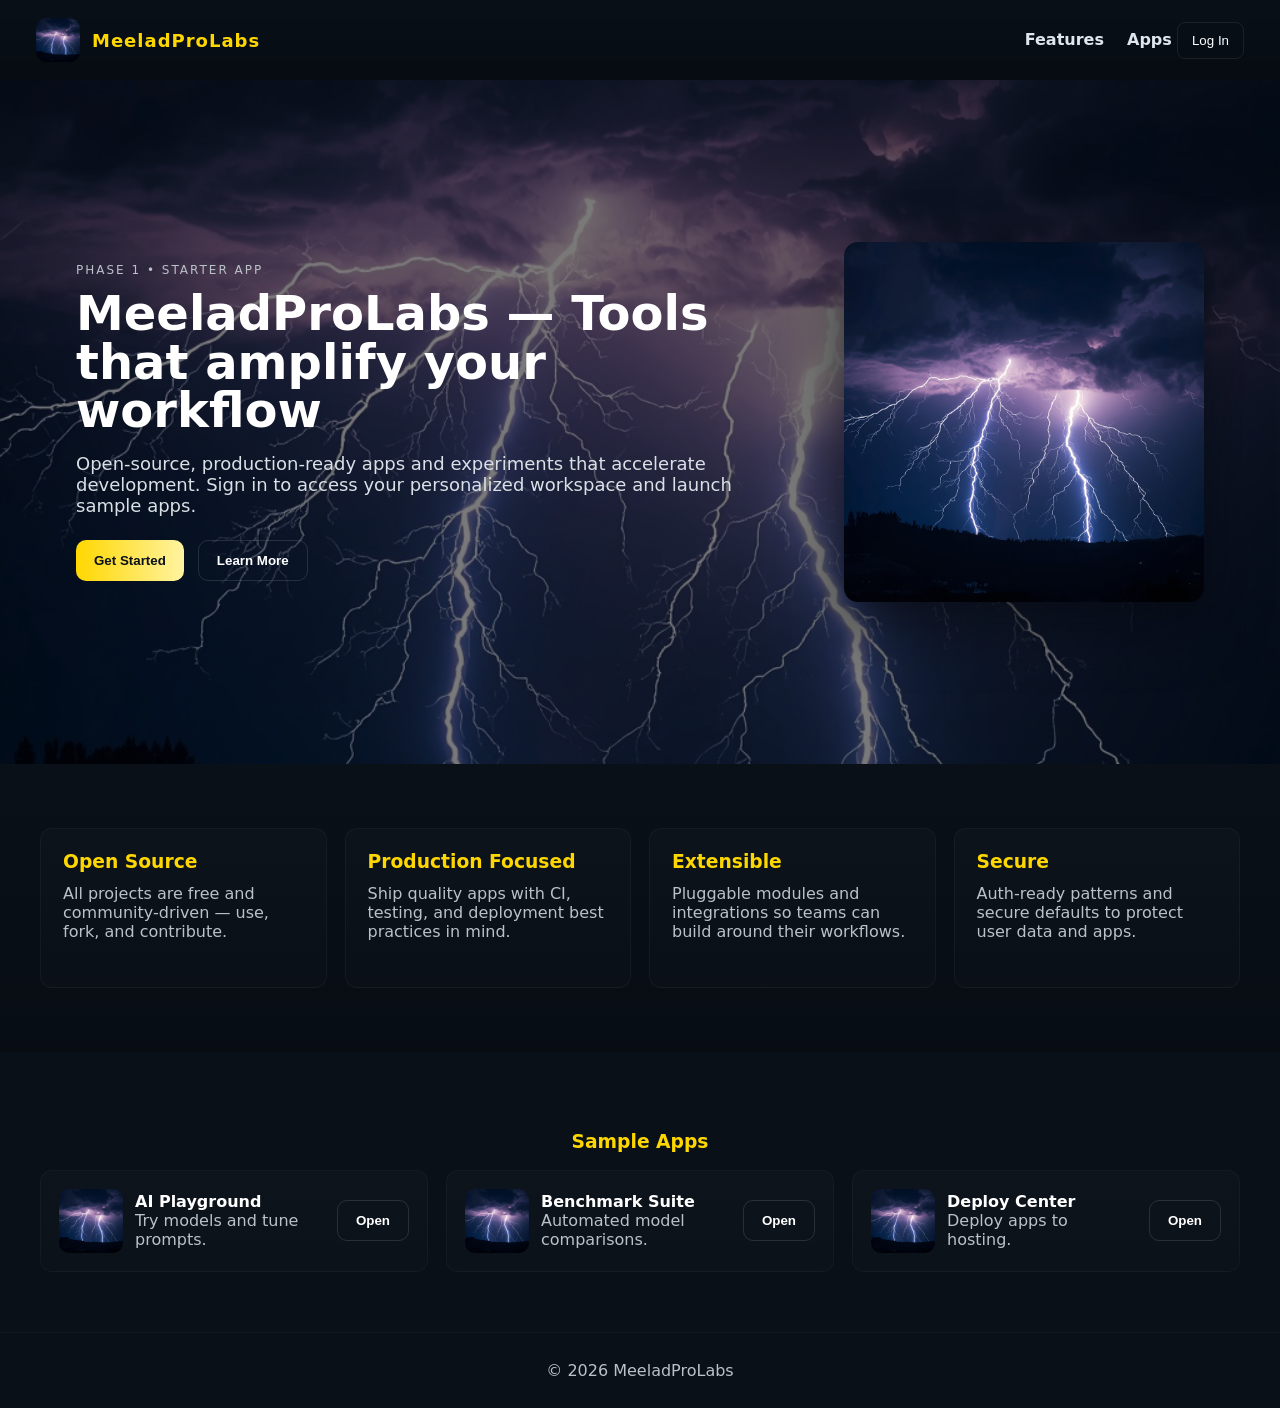
==== commit 17d4e2a2: "Phase 1: professional homepage with banner, login modal, sample apps and features" ====
--- a/index.html
+++ b/index.html
@@ -1,15 +1,173 @@
-﻿<!doctype html>
+<!doctype html>
 <html lang="en">
 <head>
   <meta charset="utf-8" />
   <meta name="viewport" content="width=device-width,initial-scale=1" />
   <title>MeeladProLabs</title>
-  <link rel="stylesheet" href="assets/css/style.css">
+  <style>
+    :root{--bg:#091018;--accent:#ffd700;--muted:#b9c2c9}
+    *{box-sizing:border-box}
+    body{margin:0;font-family:Inter,Segoe UI,Roboto,system-ui,-apple-system,'Helvetica Neue',Arial;background:var(--bg);color:#fff}
+    header{display:flex;justify-content:space-between;align-items:center;padding:18px 36px;background:linear-gradient(0deg,rgba(0,0,0,.25),transparent);position:sticky;top:0;z-index:50}
+    .brand{display:flex;gap:12px;align-items:center}
+    .brand img{width:44px;height:44px;border-radius:10px;object-fit:cover}
+    .brand h1{font-size:18px;margin:0;color:var(--accent);letter-spacing:1px}
+    nav a{color:#dfe7ec;text-decoration:none;margin-left:18px;font-weight:600}
+    .hero{position:relative;min-height:76vh;display:flex;align-items:center}
+    .hero .banner{position:absolute;inset:0;background-image:url('images/DramaticImageBanner.jpg');background-size:cover;background-position:center;filter:brightness(.48);}
+    .hero .overlay{position:relative;z-index:2;max-width:1200px;margin:0 auto;padding:80px 36px;display:flex;gap:40px;align-items:center}
+    .hero .content{flex:1}
+    .kicker{color:var(--muted);text-transform:uppercase;letter-spacing:2px;font-size:12px;margin-bottom:12px}
+    h2.title{font-size:48px;margin:0 0 18px;color:#fff;line-height:1.02}
+    p.lead{color:#d9e1e6;font-size:18px;margin-bottom:24px;max-width:680px}
+    .cta{display:flex;gap:14px}
+    .btn{padding:12px 18px;border-radius:10px;font-weight:700;border:none;cursor:pointer}
+    .btn.primary{background:linear-gradient(90deg,var(--accent),#fff3a1);color:#091018}
+    .btn.ghost{background:transparent;border:1px solid rgba(255,255,255,.12);color:#fff}
+    .hero-visual{width:360px;border-radius:14px;overflow:hidden;box-shadow:0 20px 60px rgba(4,6,12,.6);}
+    .hero-visual img{width:100%;height:auto;display:block}
+
+    .features{padding:64px 36px;background:linear-gradient(180deg,transparent,rgba(0,0,0,.2))}
+    .grid{display:grid;grid-template-columns:repeat(auto-fit,minmax(240px,1fr));gap:18px;max-width:1200px;margin:0 auto}
+    .card{background:linear-gradient(180deg,rgba(255,255,255,.02),rgba(255,255,255,.01));padding:22px;border-radius:12px;border:1px solid rgba(255,255,255,.04);min-height:160px;display:flex;flex-direction:column;gap:12px}
+    .card h3{margin:0;color:var(--accent)}
+    .card p{margin:0;color:var(--muted);flex:1}
+
+    .apps{padding:60px 36px}
+    .apps .app-grid{display:grid;grid-template-columns:repeat(auto-fit,minmax(200px,1fr));gap:18px;max-width:1200px;margin:0 auto}
+    .app-tile{background:linear-gradient(180deg,rgba(255,255,255,.02),rgba(255,255,255,.01));padding:18px;border-radius:12px;border:1px solid rgba(255,255,255,.03);display:flex;gap:12px;align-items:center}
+    .app-tile img{width:64px;height:64px;border-radius:10px;object-fit:cover}
+    .app-tile .meta{flex:1}
+    .footer{padding:28px 36px;text-align:center;color:var(--muted);border-top:1px solid rgba(255,255,255,.03)}
+
+    /* login modal */
+    .login-btn{padding:10px 14px;border-radius:8px;background:transparent;border:1px solid rgba(255,255,255,.08);color:#fff}
+    .modal-backdrop{position:fixed;inset:0;background:rgba(0,0,0,.6);display:none;align-items:center;justify-content:center;z-index:200}
+    .modal{background:linear-gradient(180deg,#0f1724,#091018);padding:28px;border-radius:12px;width:420px;box-shadow:0 20px 60px rgba(0,0,0,.6);border:1px solid rgba(255,255,255,.05)}
+    .modal h4{margin:0 0 8px;color:var(--accent)}
+    .modal .oauth{display:flex;flex-direction:column;gap:10px;margin-top:12px}
+    .oauth a{display:inline-flex;align-items:center;gap:10px;padding:10px 12px;border-radius:8px;text-decoration:none;color:#091018;font-weight:700}
+    .oauth .github{background:#fff}
+    .oauth .google{background:#4285F4;color:#fff}
+
+    @media (max-width:900px){.hero{min-height:60vh}.overlay{padding:40px 18px;flex-direction:column;align-items:flex-start}.hero-visual{width:100%}}
+  </style>
 </head>
 <body>
-  <header><h1>MeeladProLabs</h1></header>
-  <main><p>Welcome — redesign in progress.</p></main>
-  <footer>MeeladProLabs</footer>
-  <script src="assets/js/main.js"></script>
+  <header>
+    <div class="brand">
+      <img src="images/DramaticImageBanner.jpg" alt="MPL" />
+      <h1>MeeladProLabs</h1>
+    </div>
+    <nav>
+      <a href="#features">Features</a>
+      <a href="#apps">Apps</a>
+      <button class="login-btn" id="openLogin">Log In</button>
+    </nav>
+  </header>
+
+  <section class="hero" aria-label="Intro">
+    <div class="banner" aria-hidden="true"></div>
+    <div class="overlay">
+      <div class="content">
+        <div class="kicker">Phase 1 • Starter App</div>
+        <h2 class="title">MeeladProLabs — Tools that amplify your workflow</h2>
+        <p class="lead">Open-source, production-ready apps and experiments that accelerate development. Sign in to access your personalized workspace and launch sample apps.</p>
+        <div class="cta">
+          <button class="btn primary" id="getStarted">Get Started</button>
+          <button class="btn ghost" id="learnMore">Learn More</button>
+        </div>
+      </div>
+      <div class="hero-visual" aria-hidden="true">
+        <img src="images/DramaticImageBanner.jpg" alt="Dramatic banner visual" />
+      </div>
+    </div>
+  </section>
+
+  <section id="features" class="features">
+    <div class="grid">
+      <div class="card">
+        <h3>Open Source</h3>
+        <p>All projects are free and community-driven — use, fork, and contribute.</p>
+      </div>
+      <div class="card">
+        <h3>Production Focused</h3>
+        <p>Ship quality apps with CI, testing, and deployment best practices in mind.</p>
+      </div>
+      <div class="card">
+        <h3>Extensible</h3>
+        <p>Pluggable modules and integrations so teams can build around their workflows.</p>
+      </div>
+      <div class="card">
+        <h3>Secure</h3>
+        <p>Auth-ready patterns and secure defaults to protect user data and apps.</p>
+      </div>
+    </div>
+  </section>
+
+  <section id="apps" class="apps">
+    <h3 style="text-align:center;color:var(--accent);margin-bottom:18px">Sample Apps</h3>
+    <div class="app-grid">
+      <div class="app-tile">
+        <img src="images/DramaticImageBanner.jpg" alt="App"/>
+        <div class="meta"><strong>AI Playground</strong><div style="color:var(--muted)">Try models and tune prompts.</div></div>
+        <button class="btn ghost">Open</button>
+      </div>
+      <div class="app-tile">
+        <img src="images/DramaticImageBanner.jpg" alt="App"/>
+        <div class="meta"><strong>Benchmark Suite</strong><div style="color:var(--muted)">Automated model comparisons.</div></div>
+        <button class="btn ghost">Open</button>
+      </div>
+      <div class="app-tile">
+        <img src="images/DramaticImageBanner.jpg" alt="App"/>
+        <div class="meta"><strong>Deploy Center</strong><div style="color:var(--muted)">Deploy apps to hosting.</div></div>
+        <button class="btn ghost">Open</button>
+      </div>
+    </div>
+  </section>
+
+  <footer class="footer">© 2026 MeeladProLabs</footer>
+
+  <!-- Login modal -->
+  <div class="modal-backdrop" id="modal">
+    <div class="modal" role="dialog" aria-modal="true" aria-labelledby="loginTitle">
+      <h4 id="loginTitle">Sign in to MeeladProLabs</h4>
+      <p style="color:var(--muted);margin:6px 0 12px">Choose a provider to sign in. For Phase 1 we support GitHub OAuth (client-side redirect placeholder).</p>
+      <div class="oauth">
+        <a class="github" id="signinGithub" href="#">Sign in with GitHub</a>
+        <a class="google" id="signinGoogle" href="#">Sign in with Google</a>
+      </div>
+      <p style="color:var(--muted);font-size:13px;margin-top:12px">(These links are placeholders — they should be wired to an OAuth flow or serverless function.)</p>
+      <div style="text-align:right;margin-top:12px"><button id="closeModal" class="btn ghost">Close</button></div>
+    </div>
+  </div>
+
+  <script>
+    // Modal logic
+    const modal = document.getElementById('modal');
+    document.getElementById('openLogin').addEventListener('click', ()=> modal.style.display = 'flex');
+    document.getElementById('closeModal').addEventListener('click', ()=> modal.style.display = 'none');
+    document.addEventListener('click', (e)=>{ if(e.target===modal) modal.style.display='none'; });
+
+    // Learn more scroll
+    document.getElementById('learnMore').addEventListener('click', ()=>{ document.getElementById('features').scrollIntoView({behavior:'smooth'}); });
+
+    // Placeholder sign-in handlers — open GitHub OAuth app guide
+    document.getElementById('signinGithub').addEventListener('click', (e)=>{
+      e.preventDefault();
+      alert('To enable GitHub sign-in: create a GitHub OAuth App (Settings → Developer settings) and configure a server endpoint or use GitHub Actions/Functions. I can scaffold the backend when you are ready.');
+    });
+
+    document.getElementById('signinGoogle').addEventListener('click', (e)=>{
+      e.preventDefault();
+      alert('Google sign-in requires OAuth client and server-side exchange. I can scaffold this for Firebase Auth or an OAuth server.');
+    });
+
+    // Simple scroll reveal
+    const obs = new IntersectionObserver((entries)=>{
+      entries.forEach(ent=>{ if(ent.isIntersecting){ ent.target.style.opacity=1; ent.target.style.transform='none'; obs.unobserve(ent.target); } });
+    },{threshold:0.15});
+    document.querySelectorAll('.card, .app-tile, .hero .content').forEach(el=>{ el.style.opacity=0; el.style.transform='translateY(20px)'; obs.observe(el); });
+  </script>
 </body>
 </html>
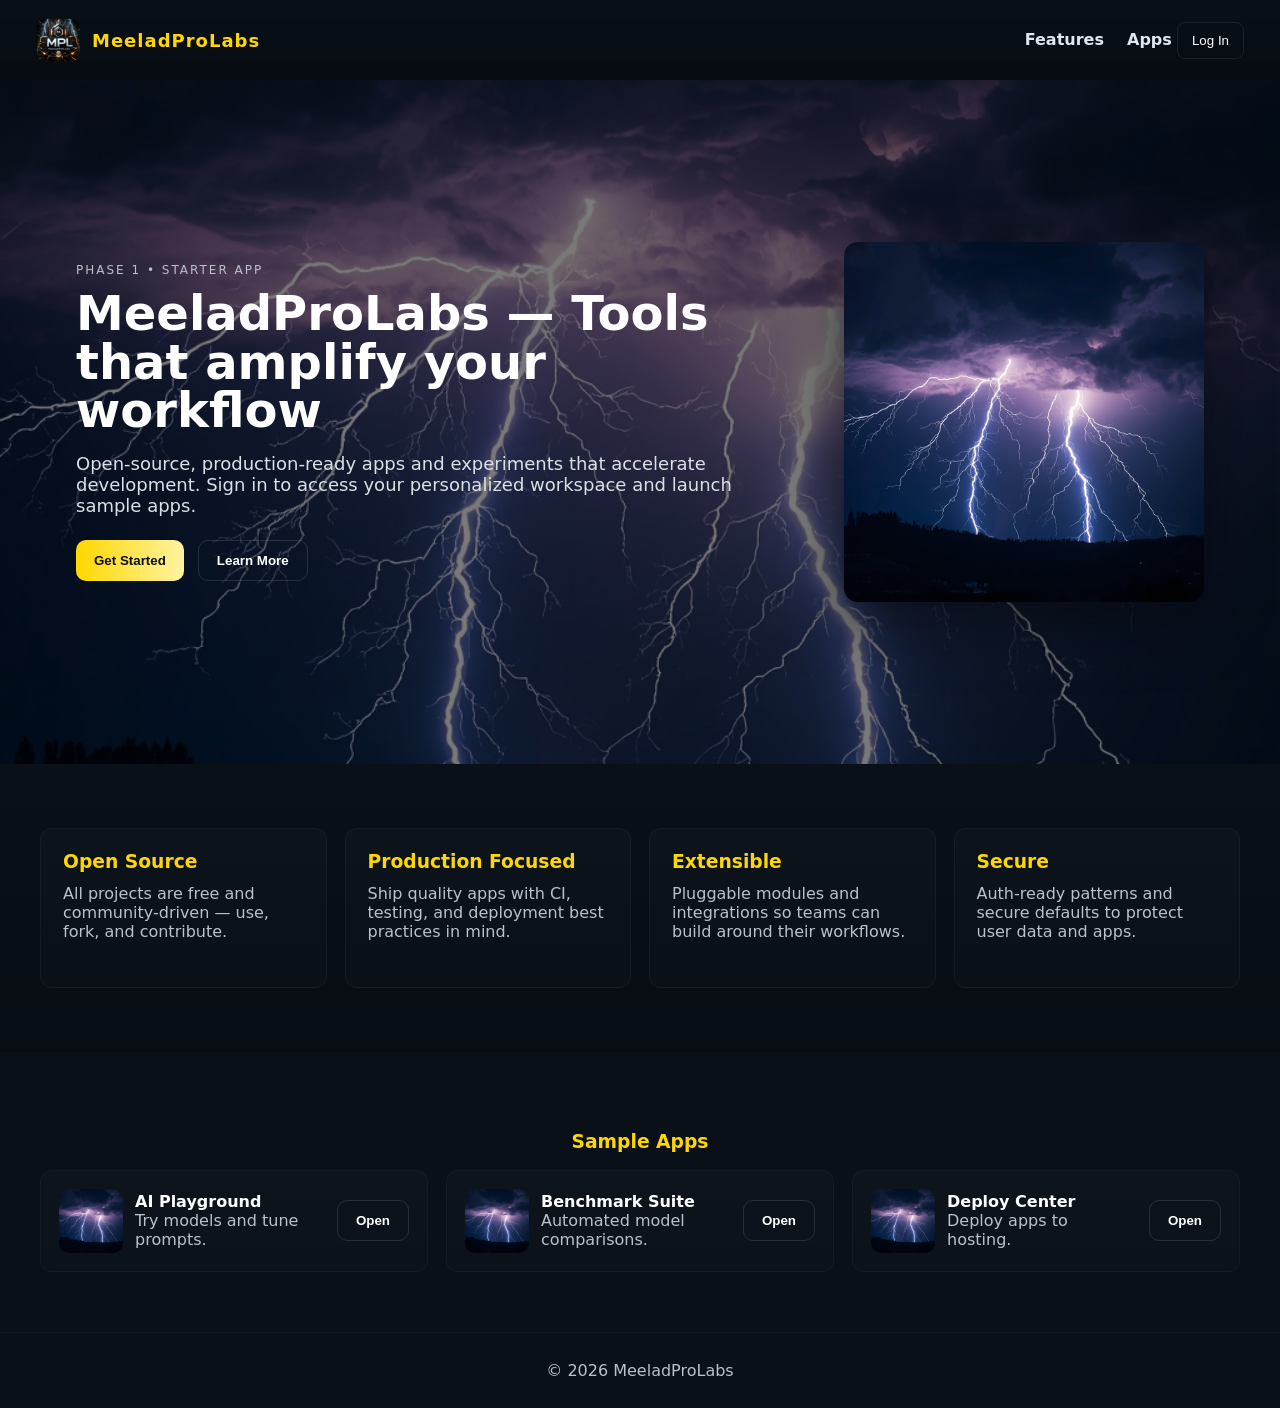
==== commit 377f15f0: "Phase 1: use real logo and thumbnails; add hero/thumb/card images" ====
--- a/index.html
+++ b/index.html
@@ -14,7 +14,7 @@
     .brand h1{font-size:18px;margin:0;color:var(--accent);letter-spacing:1px}
     nav a{color:#dfe7ec;text-decoration:none;margin-left:18px;font-weight:600}
     .hero{position:relative;min-height:76vh;display:flex;align-items:center}
-    .hero .banner{position:absolute;inset:0;background-image:url('images/DramaticImageBanner.jpg');background-size:cover;background-position:center;filter:brightness(.48);}
+    .hero .banner{position:absolute;inset:0;background-image:url('images/hero.jpg');background-size:cover;background-position:center;filter:brightness(.48);}
     .hero .overlay{position:relative;z-index:2;max-width:1200px;margin:0 auto;padding:80px 36px;display:flex;gap:40px;align-items:center}
     .hero .content{flex:1}
     .kicker{color:var(--muted);text-transform:uppercase;letter-spacing:2px;font-size:12px;margin-bottom:12px}
@@ -56,7 +56,7 @@
 <body>
   <header>
     <div class="brand">
-      <img src="images/DramaticImageBanner.jpg" alt="MPL" />
+      <img src="images/mpl-logo.jpg" alt="MPL" />
       <h1>MeeladProLabs</h1>
     </div>
     <nav>
@@ -79,7 +79,7 @@
         </div>
       </div>
       <div class="hero-visual" aria-hidden="true">
-        <img src="images/DramaticImageBanner.jpg" alt="Dramatic banner visual" />
+      <img src="images/hero.jpg" alt="Dramatic banner visual" />
       </div>
     </div>
   </section>
@@ -109,17 +109,17 @@
     <h3 style="text-align:center;color:var(--accent);margin-bottom:18px">Sample Apps</h3>
     <div class="app-grid">
       <div class="app-tile">
-        <img src="images/DramaticImageBanner.jpg" alt="App"/>
+      <img src="images/thumb.jpg" alt="App"/>
         <div class="meta"><strong>AI Playground</strong><div style="color:var(--muted)">Try models and tune prompts.</div></div>
         <button class="btn ghost">Open</button>
       </div>
       <div class="app-tile">
-        <img src="images/DramaticImageBanner.jpg" alt="App"/>
+        <img src="images/thumb.jpg" alt="App"/>
         <div class="meta"><strong>Benchmark Suite</strong><div style="color:var(--muted)">Automated model comparisons.</div></div>
         <button class="btn ghost">Open</button>
       </div>
       <div class="app-tile">
-        <img src="images/DramaticImageBanner.jpg" alt="App"/>
+        <img src="images/thumb.jpg" alt="App"/>
         <div class="meta"><strong>Deploy Center</strong><div style="color:var(--muted)">Deploy apps to hosting.</div></div>
         <button class="btn ghost">Open</button>
       </div>
